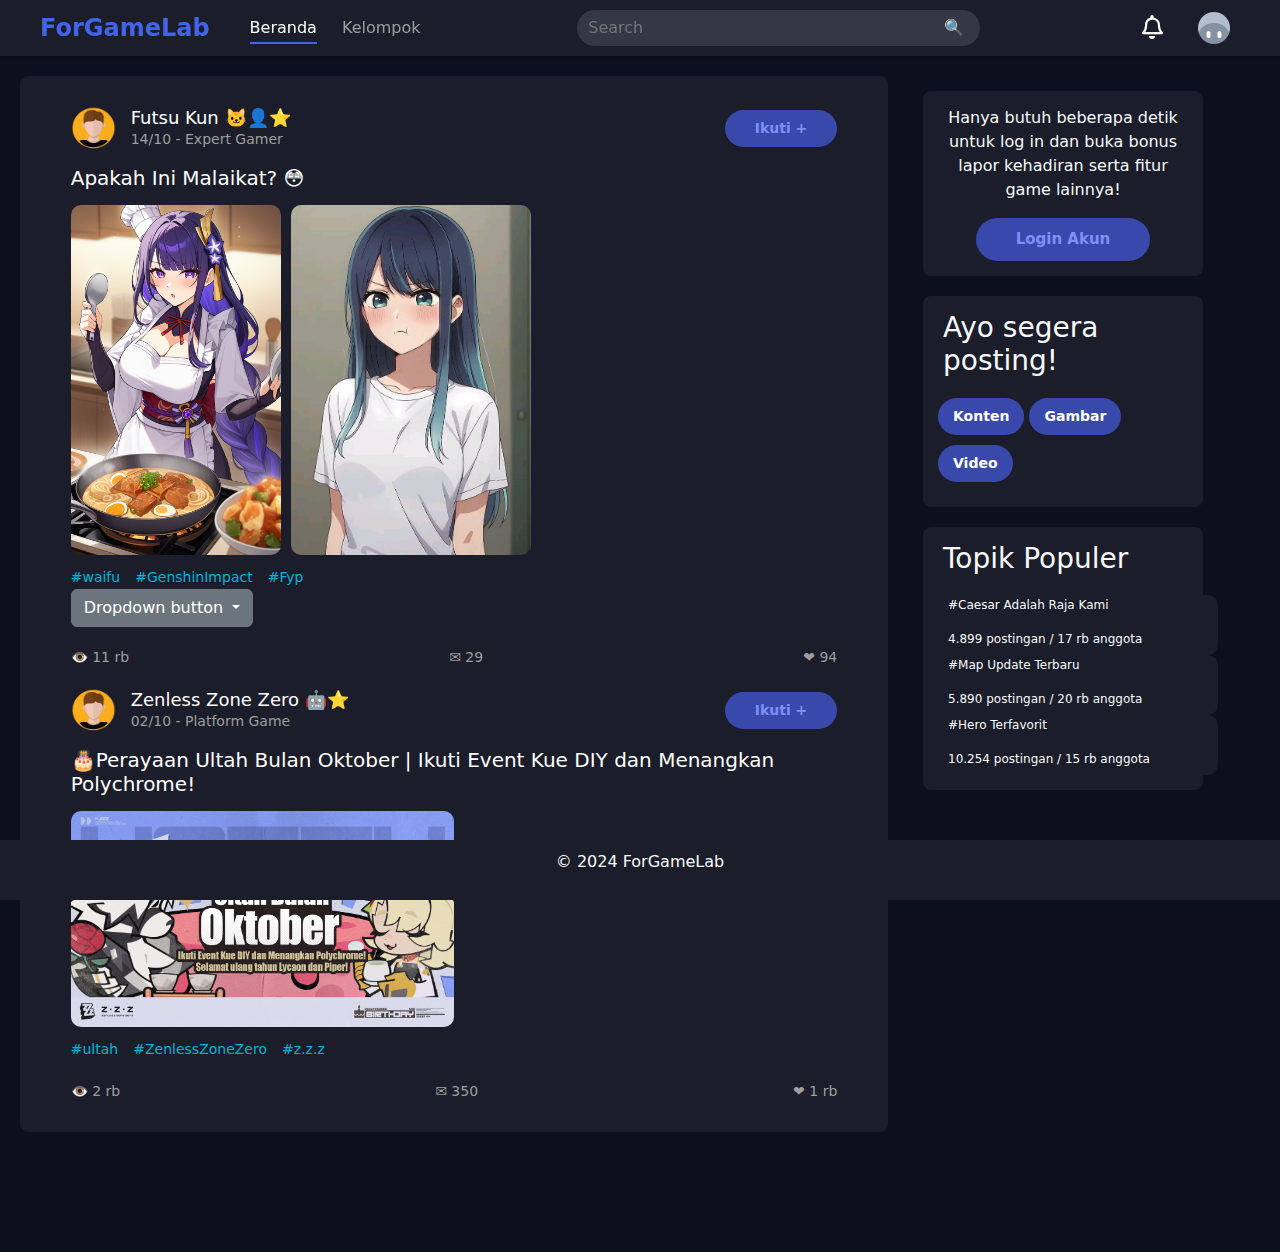
==== beranda.html @ d7272fd7 "Update Navbar" ====
<!DOCTYPE html>
<html lang="en">

<head>
  <meta charset="UTF-8" />
  <meta name="viewport" content="width=device-width, initial-scale=1.0" />
  <title>Forum Komunitas Gaming</title>
  <link rel="stylesheet" href="css/style.css" />
  <link rel="stylesheet" href="css/bootstrap.css" />
  <link rel="stylesheet" href="https://cdnjs.cloudflare.com/ajax/libs/font-awesome/6.7.1/css/all.min.css" />
</head>

<body>
  <nav class="navbar">
    <span class="logo-mobile">ForGameLab</span>
    <span class="hamburger">&#9776;</span>
    <div class="navbar-left">
      <div class="logo">ForGameLab</div>
      <div class="menu">
        <a href="#" class="active">Beranda</a>
        <a href="#">Kelompok</a>
      </div>
    </div>

    <div class="navbar-center">
      <div class="search-bar">
        <input type="text" placeholder="Search" />
        <button type="submit">🔍</button>
      </div>
    </div>

    <div class="navbar-right">
      <!-- Notifikasi -->
      <div class="notification-dropdown">
        <div class="dropdown-icon" onmouseover="toggleDropdownBell()">
          <i class="fa-regular fa-bell fa-xl" style="cursor: pointer" id="iconbell"></i>
        </div>
        <div class="dropdown-content" id="dropdownContentNotif">
          <div class="message">
            <img src="bahan/box kosong.png" alt="Empty Box Icon" />
            <p>Log in untuk melihat konten menarik lainnya</p>
            <button class="login-notif" onclick="redirectToLogin()">
              Log In
            </button>
          </div>
        </div>
      </div>
      <!-- profil -->
      <div class="notification-dropdown">
        <div class="dropdown">
          <div class="dropdown-icon" onmouseover="DropdownProfil()">
            <img src="bahan/default_avatar.png" alt="Profil Icon" id="iconprofil" style="cursor: pointer" />
          </div>
          <div class="dropdown-content" id="dropdownContentProfil">
            <div class="dropdown-item" id="theme-setting">
              <i class="fas fa-toggle-on"></i>
              <span>Pengaturan Tampilan</span>
              <span class="current-setting"></span>
              <div class="theme-switcher">
                <label class="switch">
                  <input type="checkbox" id="theme-toggle" />
                  <span class="slider round"></span>
                </label>
                <span class="theme-text"></span>
              </div>
            </div>
            <hr />
            <div class="dropdown-item" id="theme-masuk">
              <i class="fas fa-sign-in-alt" style="margin-top: 4px;"></i>
              <span>Masuk</span>
            </div>
          </div>
        </div>
      </div>
    </div>
  </nav>
  <main>
    <section class="forum">
      <article class="post">
        <div class="post-container">
          <div class="post-header">
            <img src="bahan/profile1.png" alt="Avatar" class="avatar" />
            <div class="user-info">
              <h3>Futsu Kun <span class="icons">🐱‍👤⭐</span></h3>
              <p>14/10 - Expert Gamer</p>
            </div>
            <button class="follow-btn">Ikuti +</button>
          </div>

          <div class="post-content">
            <h2>Apakah Ini Malaikat? 😳</h2>
            <div class="post-images">
              <img src="bahan/gambar1.png" alt="gambar 1" class="post-image" />
              <img src="bahan/gambar2.png" alt="gambar 2" class="post-image" />
            </div>
            <div class="post-tags">
              <a href="#">#waifu</a>
              <a href="#">#GenshinImpact</a>
              <a href="#">#Fyp</a>
            </div>
            <div class="dropdown">
              <button class="btn btn-secondary dropdown-toggle" type="button" data-bs-toggle="dropdown"
                aria-expanded="false">
                Dropdown button
              </button>
            </div>
          </div>

          <div class="post-footer">
            <span>👁 11 rb</span>
            <span>✉ 29</span>
            <span>❤ 94</span>
          </div>
        </div>
        <div class="post-container">
          <div class="post-header">
            <img src="bahan/profile1.png" alt="Avatar" class="avatar" />
            <div class="user-info">
              <h3>Zenless Zone Zero <span class="icons">🤖⭐</span></h3>
              <p>02/10 - Platform Game</p>
            </div>
            <button class="follow-btn">Ikuti +</button>
          </div>

          <div class="post-content">
            <h2>
              🎂Perayaan Ultah Bulan Oktober | Ikuti Event Kue DIY dan
              Menangkan Polychrome!
            </h2>
            <div class="post-images">
              <img src="bahan/gambar3.png" alt="gambar 3" class="post-image" />
            </div>
            <div class="post-tags">
              <a href="#">#ultah</a>
              <a href="#">#ZenlessZoneZero</a>
              <a href="#">#z.z.z</a>
            </div>
          </div>

          <div class="post-footer">
            <span>👁 2 rb</span>
            <span>✉ 350</span>
            <span>❤ 1 rb</span>
          </div>
        </div>
      </article>
    </section>

    <aside class="sidebar">
      <div class="widget">
        <p>
          <b></b>Hanya butuh beberapa detik untuk log in dan buka bonus lapor
          kehadiran serta fitur game lainnya!
        </p>
        <button class="login-btn">Login Akun</button>
      </div>

      <div class="post-options">
        <h3>Ayo segera posting!</h3>
        <button>Konten</button>
        <button>Gambar</button>
        <button>Video</button>
      </div>

      <div class="topik-info">
        <h3>Topik Populer</h3>
        <div class="topik-container">
          <p>#Caesar Adalah Raja Kami</p>
          <p>4.899 postingan / 17 rb anggota</p>
        </div>
        <div class="topik-container">
          <p>#Map Update Terbaru</p>
          <p>5.890 postingan / 20 rb anggota</p>
        </div>
        <div class="topik-container">
          <p>#Hero Terfavorit</p>
          <p>10.254 postingan / 15 rb anggota</p>
        </div>
      </div>
    </aside>
  </main>

  <footer>
    <p>© 2024 ForGameLab</p>
  </footer>

  <!-- JavaScript Libraries -->
  <script src="js/bootstrap.js"></script>
  <script src="js/script.js"></script>
  <script src="https://cdn.jsdelivr.net/npm/@popperjs/core@2.11.6/dist/umd/popper.min.js"
    integrity="sha384-oBqDVmMz9ATKxIep9tiCxS/Z9fNfEXiDAYTujMAeBAsjFuCZSmKbSSUnQlmh/jp3"
    crossorigin="anonymous"></script>
  <script src="https://cdn.jsdelivr.net/npm/bootstrap@5.2.3/dist/js/bootstrap.min.js"
    integrity="sha384-cuYeSxntonz0PPNlHhBs68uyIAVpIIOZZ5JqeqvYYIcEL727kskC66kF92t6Xl2V"
    crossorigin="anonymous"></script>
</body>

</html>
---- css/style.css ----
/* General Styles */
header {
    background-color: #222;
    padding: 15px;
    text-align: center;
  }

.navbar-left {
    display: flex;
    align-items: center;
}

.logo {
    font-size: 24px;
    color: #4263eb;
    font-weight: bold;
    margin-right: 40px;
    margin-left: 20px
}

.menu a {
    margin-right: 20px;
    color: #9e9e9e;
    text-decoration: none;
    font-size: 16px;
}

.menu a.active {
    color: #fff;
    border-bottom: 2px solid #4263eb;
    padding-bottom: 5px;
}

/* Navbar Styles */

.navbar-center {
    display: flex;
    align-items: center;
}

.navbar-right {
    display: flex;
    align-items: center;
}

/* Hamburger Edit */

.navbar .hamburger {
    display: none;
    cursor: pointer;
    font-size: 30px;
    color: white;
}

.navbar .logo-mobile {
    display: none;
}

/* Search Bar */

.search-bar {
    display: flex;
    background-color: #343746;
    border-radius: 20px;
    padding: 5px 10px;
    margin-right: 20px;
}

.search-bar input {
    background-color: transparent;
    padding: 1px 150px 1px 1px;
    border: none;
    color: #fff;
    outline: none;
    text-align: left;
}

.search-bar button {
    background: none;
    border: none;
    color: #fff;
    cursor: pointer;
}

.icons .icon {
    font-size: 40px;
    margin-left: 15px;
    cursor: pointer;
}

/* Avatar Navbar */
.avatar-profil {
    width: 40px;
    height: 40px;
    margin: 1px 10px 0px 10px;
}
  
  main {
    display: flex;
    margin: 20px;
  }
/* Sidebar Main */
  .sidebar {
    width: 25%;
    background-color: #0c0f1d;
    padding: 15px;
    margin-left: 20px;
    margin-bottom: auto;
  }
  
  .forum {
    width: 70%;
  }

/* Styling modal background */
  .modal-overlay {
    display: none;
    position: fixed;
    top: 0;
    left: 0;
    width: 100%;
    height: 100%;
    background-color: rgba(0, 0, 0, 0.5);
    z-index: 9999;
}

/* Konten modal */
.modal-konten {
    position: relative;
    background-color: #18191b;
    margin: 10% auto;
    padding: 20px;
    border-radius: 10px;
    width: 400px;
    max-width: 80%;
    box-shadow: 0 4px 8px rgba(0, 0, 0, 0.2);
    animation: fadeIn 0.5s ease;
}

/* Animasi Fade In */
@keyframes fadeIn {
    from {
        opacity: 0;
        transform: translateY(-50px);
    }
    to {
        opacity: 1;
        transform: translateY(0);
    }
}

/* Form login styling */
.modal-konten h2 {
    margin: 0px 1px 1px 150px
}

.modal-konten input[type="text"], 
.modal-konten input[type="password"] {
    width: 100%;
    padding: 10px;
    margin: 8px 0;
    border: 1px solid #212226;
    border-radius: 5px;
}

.modal-konten button {
    background-color: #3949ab;
    color: #7f8ff5;
    border: none;
    padding: 10px 160px;
    border-radius: 40px;
    cursor: pointer;
    font-size: 15px;
    font-weight: bold;
    margin-top: 20px;
}

.modal-konten button:hover {
    background-color: #6476e9;
    color: #fff;
    cursor: pointer;
}

.modal-konten .logo {
    font-size: 24px;
    color: #4263eb;
    font-weight: bold;
    margin: 0px 1px 1px 120px
}

/* Button close di pojok modal */
.close-btn {
    position: absolute;
    top: 10px;
    right: 15px;
    color: #aaa;
    font-size: 24px;
    font-weight: bold;
    cursor: pointer;
}

.close-btn:hover {
    color: black;
}
/* Main Konten */
  .widget {
    margin-bottom: 20px;
    padding: 15px;
    background-color: #1b1d2a;
    border-radius: 8px;
    text-align: center;
  }
  
  .post-options, .topik-info {
    margin-bottom: 20px;
    padding: 15px;
    background-color: #1b1d2a;
    border-radius: 8px;
  }

  .post-options h3, .topik-info h3 {
    margin-left: 5px
  }
  
  .post-options button {
    background-color: #3949ab;
    color: #fff;
    border: none;
    padding: 8px 15px;
    border-radius: 20px;
    cursor: pointer;
    font-size: 14px;
    font-weight: bold;
    margin-bottom: 10px;
  }

  .post-options button:hover {
    background-color: #6476e9;
  }
  
  .post {
    background-color: #1b1d2a;
    border-radius: 8px;
    padding: 20px;
    margin-bottom: 100px;
  }
  
.post-container {
    width: 800px;
    background-color: #1b1d2a;
    padding: 20px 35px;
    margin: auto;
}

.topik-container {
    width: 280px;
    height: 60px;
    background-color: #1b1d2a;
    border-radius: 10px;
    padding: 0.5px 0.5px 10px 10px;
    font-size: 12px;
}

.topik-container:hover {
    background-color: #676767;
}

.post-header {
    display: flex;
    align-items: center;
    margin-bottom: 15px;
}

.post-content {
    margin-bottom: 20px;
}

.post-content h2 {
    font-size: 20px;
    margin-bottom: 15px;
    color: #fff;
}

.post-images {
    display: flex;
    gap: 10px;
    margin-bottom: 10px;
}

.post-image {
    max-width: 50%;
    max-height: 350px;
    border-radius: 10px;
}

.post-tags a {
    color: #00b4d8;
    text-decoration: none;
    margin-right: 10px;
    font-size: 14px;
}

.post-footer {
    display: flex;
    justify-content: space-between;
    font-size: 14px;
    color: #9e9e9e;
}
/* Avatar Konten */
.avatar {
    width: 45px;
    height: 45px;
    border-radius: 45%;
    margin-right: 15px;
}

.user-info {
    flex-grow: 1;
}

.user-info h3 {
    margin: 0;
    font-size: 18px;
    color: #fff;
}

.user-info p {
    margin: 0;
    font-size: 14px;
    color: #9e9e9e;
}
  
.post-body img {
    max-width: 20%;
    margin-top: 15px;
    border-radius: 8px;
  }

.icons {
    font-size: 18px;
}

/* Follor Button */

.follow-btn {
    background-color: #3949ab;
    color: #7f8ff5;
    border: none;
    padding: 8px 30px;
    border-radius: 20px;
    cursor: pointer;
    font-size: 14px;
    font-weight: bold;
}

.follow-btn:hover {
    background-color: #6476e9;
    color: #fff;
    cursor: pointer;
}
/* Login Button */
.login-btn {
    background-color: #3949ab;
    color: #7f8ff5;
    border: none;
    padding: 10px 40px;
    border-radius: 40px;
    cursor: pointer;
    font-size: 15px;
    font-weight: bold;
}

.login-btn:hover {
    background-color: #6476e9;
    color: #fff;
    cursor: pointer;
}

.notification-dropdown {
    position: relative;
    margin-left: 5px;
    margin-right: 30px;
  }
  
  .dropdown-icon img {
    width: 32px;
    cursor: pointer;
  }
  
  .dropdown-content {
  display: none;
  position: absolute;
  top: 40px;
  right: 0;
  background-color: #1b1d2a;
  border-radius: 8px;
  padding: 16px;
  box-shadow: 0 4px 30px rgba(0, 0, 0, 0.2);
  width: 300px;
  z-index: 1000;
  transition: background 0.3s ease;
  }

  .message {
    text-align: center;
  }
  
  .dropdown-content img {
    width: 64px;
    margin-bottom: 12px;
  }
  
  .dropdown-content p {
    margin: 0 0 16px;
  }
  
  .dropdown-content button {
    background-color:  #3949ab;
    border: none;
    border-radius: 4px;
    color: #7f8ff5;
    padding: 8px 16px;
    cursor: pointer;
  }
  
  .dropdown-content button:hover {
    background-color: #6476e9;
    color: #fff;
  }

  .profile-setting button {
    margin-top: 10px;
    padding: 8px 20px;
    width: auto;
    text-align: left;
  }

  .dropdown-content .dropdown-item {
    padding: 5px;
  }
  
  .dropdown-content .dropdown-item:hover {
    border-radius: 5px;
    background-color: #343746;
    color: #6476e9;
    cursor: pointer;
  }
  
  .dropdown-item i {
    margin-right: 8px;
  }
  
  .dropdown-right {
    font-size: 0.9em;
    color: #aaa;
  }

  #theme-setting {
    display: flex;
    justify-content: space-between;
    align-items: center;
    padding: 10px 15px;
    cursor: pointer;
  }

  #theme-masuk {
    display: flex;
    align-items: left;
    padding: 10px 15px;
    cursor: pointer;
  }
  
  /* Toggle Switch */
  .theme-switcher {
    display: flex;
    align-items: center;
    gap: 10px;
  }

  .switch {
    margin-left: 40px;
    position: relative;
    display: inline-block;
    width: 34px;
    height: 20px;
  }
  
  .switch input {
    display: none;
  }
  
  .slider {
    position: absolute;
    cursor: pointer;
    top: 0;
    left: 0;
    right: 0;
    bottom: 0;
    background-color: #666;
    transition: 0.4s;
    border-radius: 34px;
  }
  
  .slider::before {
    position: absolute;
    content: "";
    height: 14px;
    width: 14px;
    left: 3px;
    bottom: 3px;
    background-color: white;
    transition: 0.4s;
    border-radius: 50%;
  }
  
  input:checked + .slider {
    background-color: #4CAF50;
  }
  
  input:checked + .slider::before {
    transform: translateX(14px);
  }

  /* Tema Dark Mode */
body.dark-mode {
    background-color: #121212;
    color: #f5f5f5;
  }
  
  body.dark-mode .dropdown {
    background-color: #2b2b2b;
  }
  
  body.dark-mode #theme-setting:hover {
    background-color: #444;
  }
  
/* Footer Style */
footer {
    background-color: #1b1d2a;
    color: white;
    text-align: center;
    padding: 10px 0;
    position: fixed;
    width: 100%;
    bottom: 0;
}
  
  /* Responsiveness */
  @media screen and (max-width: 412px) {
    main {
      flex-direction: column;
    }
  
    .forum, .post {
      width: 95%;
    }

    .logo {
        font-size: 16px;
        color: #4263eb;
        font-weight: bold;
        margin-right: 10px;
    }

    .sidebar {
        width: 95%;
        margin-left: 0px;
        margin-bottom: 100px;
        padding: 10px;
      }
    .navbar-left, .navbar-center, .navbar-right {
        display: none;
    }

    .navbar .hamburger {
        display: block;
    }

    .navbar .logo-mobile {
        display: block;
        font-size: 20px;
        color: #4263eb;
        font-weight: bold;
        margin-right: 10px;
    }

    .post-container {
        width: 95%;
        padding: 10px;
    }

    .post-images {
        flex-direction: column;
    }

    .post-image {
        max-width: 90%;
    }

    .follow-btn {
        padding: 8px 20px;
        border-radius: 20px;
        font-size: 12px;
        font-weight: bold;
    }

    .user-info {
        width: 100%;
    }
  }

  @media screen and (max-width: 540px) {
    main {
      flex-direction: column;
    }
  
    .forum, .post {
      width: 95%;
    }

    .logo {
        font-size: 16px;
        color: #4263eb;
        font-weight: bold;
        margin-right: 10px;
    }

    .sidebar {
        width: 95%;
        margin-left: 0px;
        margin-bottom: 100px;
        padding: 10px;
      }
    .navbar-left, .navbar-center, .navbar-right {
        display: none;
    }

    .navbar .hamburger {
        display: block;
    }

    .navbar .logo-mobile {
        display: block;
        font-size: 20px;
        color: #4263eb;
        font-weight: bold;
        margin-right: 10px;
    }

    .post-container {
        width: 95%;
        padding: 10px;
    }

    .post-images {
        flex-direction: column;
    }

    .post-image {
        max-width: 90%;
    }

    .follow-btn {
        padding: 8px 20px;
        border-radius: 20px;
        font-size: 12px;
        font-weight: bold;
    }

    .user-info {
        width: 100%;
    }
  }

  @media screen and (max-width: 768px) {
  
    .post-container {
        width: 95%;
        padding: 10px;
    }

    .navbar-left, .navbar-center, .navbar-right {
        display: none;
    }

    .navbar .hamburger {
        display: block;
    }

    .navbar .logo-mobile {
        display: block;
        font-size: 20px;
        color: #4263eb;
        font-weight: bold;
        margin-right: 10px;
    }

    .topik-container {
        width: 100px;
        height: 80px;
    }

    .sidebar {
        width: 30%;
        margin-left: 0px;
        margin-bottom: 100px;
        padding: 10px;
      }

    .avatar-profil {
        width: 35px;
        height: 35px;
        margin: 1px 5px 0px 10px;
    }

    .logo {
        font-size: 20px;
        color: #4263eb;
        font-weight: bold;
        margin-right: 20px;
    }

    .post-options button {
        padding: 5px 10px;
      }
  }

  @media screen and (max-width: 1025px) {
    .post-container {
        width: 95%;
        padding: 10px;
    }

    .topik-container {
        width: 100px;
        height: 80px;
    }

    .search-bar input {
        padding: 4px 50px 4px 4px;
    }

    .avatar-profil {
        width: 35px;
        height: 35px;
        margin: 1px 5px 0px 10px;
    }

    .logo {
        font-size: 20px;
        color: #4263eb;
        font-weight: bold;
        margin-right: 20px;
    }

    .post-options button {
        padding: 5px 10px;
      }

    .sidebar {
        width: 30%;
        margin-left: 0px;
        margin-bottom: 100px;
        padding: 10px;
      }
  }

  @media screen and (max-width: 1280px) {
    .post-container {
        width: 95%;
        padding: 10px;
    }
  }
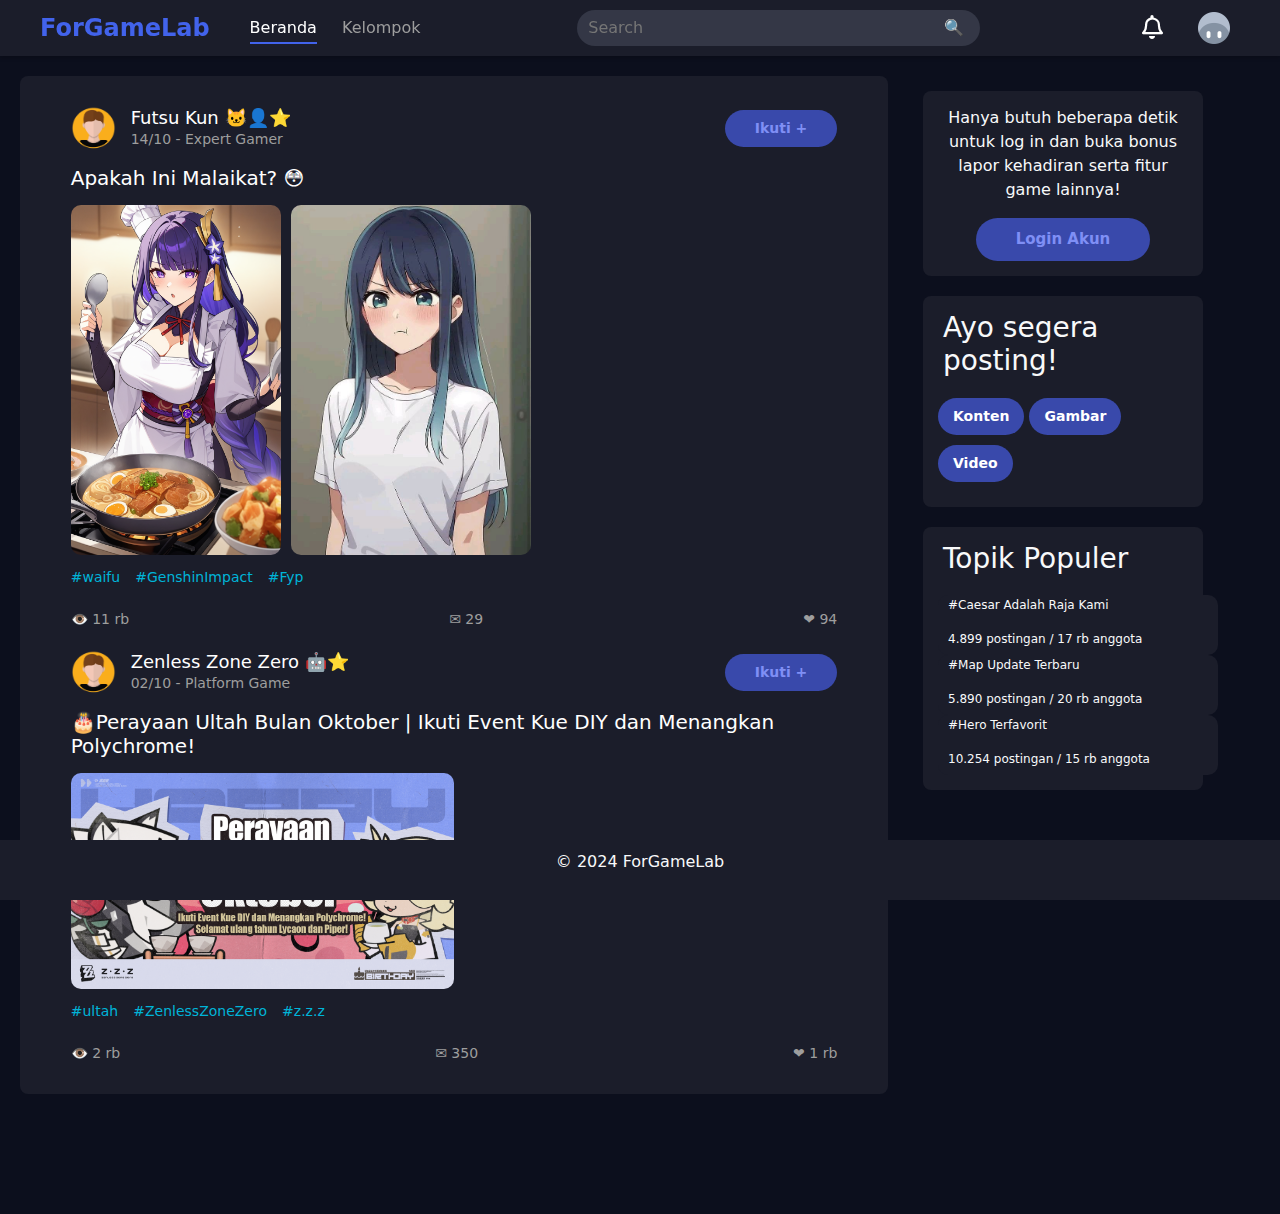
==== commit 747723e4: "`Added login modal functionality and updated navigation bar with dropdown menus`" ====
--- a/beranda.html
+++ b/beranda.html
@@ -39,7 +39,7 @@
           <div class="message">
             <img src="bahan/box kosong.png" alt="Empty Box Icon" />
             <p>Log in untuk melihat konten menarik lainnya</p>
-            <button class="login-notif" onclick="redirectToLogin()">
+            <button class="login-notif" id="themebell-masuk">
               Log In
             </button>
           </div>
@@ -84,7 +84,7 @@
               <h3>Futsu Kun <span class="icons">🐱‍👤⭐</span></h3>
               <p>14/10 - Expert Gamer</p>
             </div>
-            <button class="follow-btn">Ikuti +</button>
+            <button class="follow-btn" id="ikuti-masuk">Ikuti +</button>
           </div>
 
           <div class="post-content">
@@ -97,12 +97,6 @@
               <a href="#">#waifu</a>
               <a href="#">#GenshinImpact</a>
               <a href="#">#Fyp</a>
-            </div>
-            <div class="dropdown">
-              <button class="btn btn-secondary dropdown-toggle" type="button" data-bs-toggle="dropdown"
-                aria-expanded="false">
-                Dropdown button
-              </button>
             </div>
           </div>
 
@@ -119,7 +113,7 @@
               <h3>Zenless Zone Zero <span class="icons">🤖⭐</span></h3>
               <p>02/10 - Platform Game</p>
             </div>
-            <button class="follow-btn">Ikuti +</button>
+            <button class="follow-btn" id="ikuti2-masuk">Ikuti +</button>
           </div>
 
           <div class="post-content">
@@ -179,7 +173,23 @@
       </div>
     </aside>
   </main>
-
+  <!-- Modal pop-up Form -->
+  <div id="loginModal" class="modal-overlay">
+    <div class="modal-konten">
+      <span class="close-btn">&times;</span>
+      <div class="logo">ForGameLab</div>
+      <h2>Log in</h2>
+      <form action="#">
+        <label for="username" class="text-light">Username</label>
+        <input type="text" id="username" name="username" placeholder="Enter your username"
+          style="background-color: #212226" />
+        <label for="password" class="text-light">Password</label>
+        <input type="password" id="password" name="password" placeholder="Enter your password"
+          style="background-color: #212226" />
+        <button type="submit">Login</button>
+      </form>
+    </div>
+  </div>
   <footer>
     <p>© 2024 ForGameLab</p>
   </footer>
--- a/css/style.css
+++ b/css/style.css
@@ -137,6 +137,7 @@
     animation: fadeIn 0.5s ease;
 }
 
+
 /* Animasi Fade In */
 @keyframes fadeIn {
     from {
@@ -175,10 +176,28 @@
     margin-top: 20px;
 }
 
+.dropdown-content .modal-konten button {
+  background-color: #3949ab;
+  color: #7f8ff5;
+  border: none;
+  padding: 10px 160px;
+  border-radius: 40px;
+  cursor: pointer;
+  font-size: 15px;
+  font-weight: bold;
+  margin-top: 20px;
+}
+
 .modal-konten button:hover {
     background-color: #6476e9;
     color: #fff;
     cursor: pointer;
+}
+
+.dropdown-content .modal-konten button:hover {
+  background-color: #6476e9;
+  color: #fff;
+  cursor: pointer;
 }
 
 .modal-konten .logo {
@@ -202,6 +221,7 @@
 .close-btn:hover {
     color: black;
 }
+
 /* Main Konten */
   .widget {
     margin-bottom: 20px;
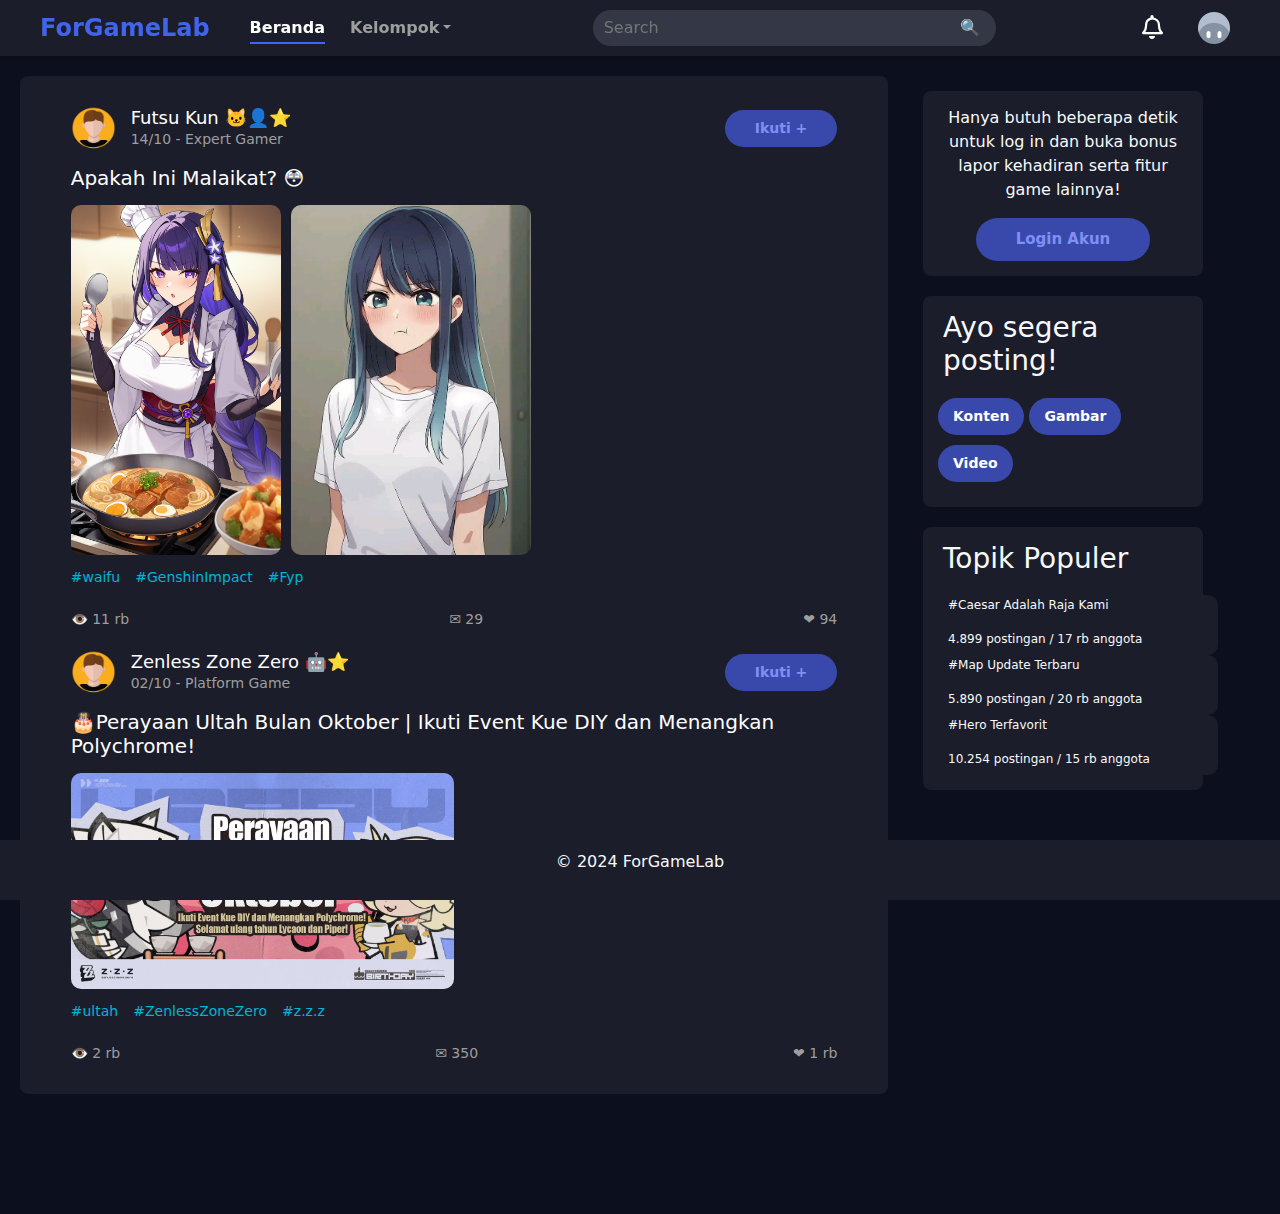
==== commit e32f8037: "`Refactor navigation menu and login button in beranda.html and index.html, update CSS styles in boot" ====
--- a/beranda.html
+++ b/beranda.html
@@ -17,8 +17,18 @@
     <div class="navbar-left">
       <div class="logo">ForGameLab</div>
       <div class="menu">
-        <a href="#" class="active">Beranda</a>
-        <a href="#">Kelompok</a>
+        <a class="active" href="#" aria-current="page"><b>Beranda</b></a>
+        <a class="dropdown dropdown-toggle" href="#" role="button" data-bs-toggle="dropdown"
+          aria-expanded="false"><b>Kelompok</b></a>
+        <ul class="dropdown-menu"
+          style="margin-left: 380px; background-color: #1b1d2a; box-shadow: 0 4px 30px rgba(0, 0, 0, 0.2);">
+          <li><a class="dropdown-item" href="#"><i class="fa-solid fa-gun"></i> Action</a></li>
+          <li><a class="dropdown-item" href="#"><i class="fa-solid fa-leaf"></i> Another action</a></li>
+          <li>
+            <hr class="dropdown-divider">
+          </li>
+          <li><a class="dropdown-item" href="#">Something else here</a></li>
+        </ul>
       </div>
     </div>
 
@@ -146,14 +156,14 @@
           <b></b>Hanya butuh beberapa detik untuk log in dan buka bonus lapor
           kehadiran serta fitur game lainnya!
         </p>
-        <button class="login-btn">Login Akun</button>
+        <button class="login-btn" id="login-masuk">Login Akun</button>
       </div>
 
       <div class="post-options">
         <h3>Ayo segera posting!</h3>
-        <button>Konten</button>
-        <button>Gambar</button>
-        <button>Video</button>
+        <button id="konten-masuk">Konten</button>
+        <button id="gambar-masuk">Gambar</button>
+        <button id="video-masuk">Video</button>
       </div>
 
       <div class="topik-info">
